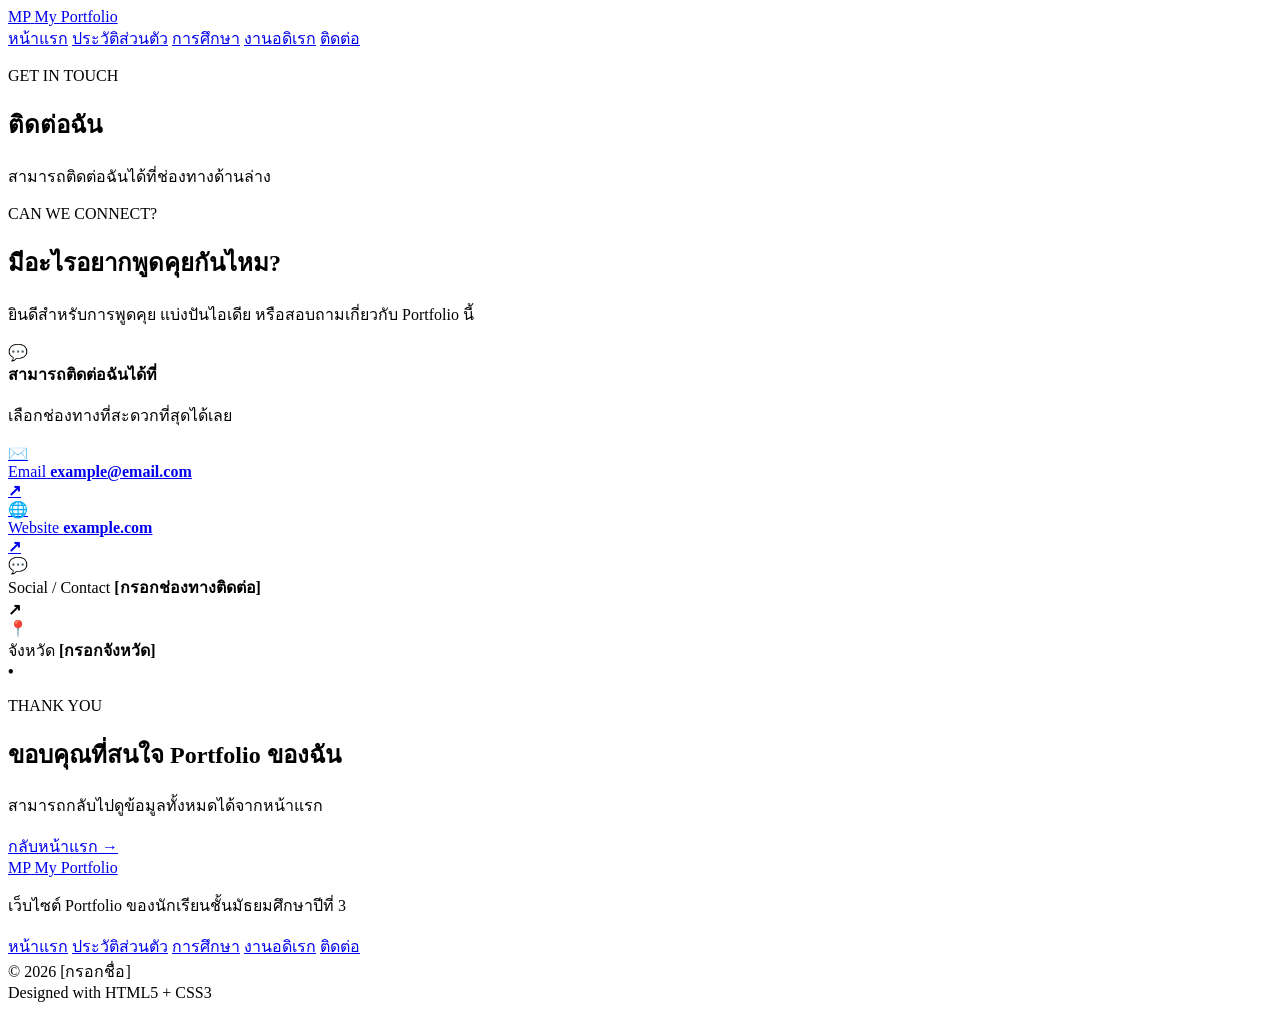
==== contact.html @ e89e928e "Create contact.html" ====
<!DOCTYPE html>
<html lang="th">
<head>
  <meta charset="UTF-8">
  <meta name="viewport" content="width=device-width, initial-scale=1.0">
  <meta name="description" content="ช่องทางการติดต่อของนักเรียน">
  <title>My Portfolio | ติดต่อ</title>
  <link rel="stylesheet" href="style.css">
</head>
<body>

  <header class="site-header">
    <div class="container nav-wrap">

      <a class="brand" href="index.html">
        <span class="brand-mark">MP</span>
        <span>My Portfolio</span>
      </a>

      <nav class="nav" aria-label="เมนูหลัก">
        <a href="index.html">หน้าแรก</a>
        <a href="profile.html">ประวัติส่วนตัว</a>
        <a href="education.html">การศึกษา</a>
        <a href="hobby.html">งานอดิเรก</a>
        <a class="active" href="contact.html">ติดต่อ</a>
      </nav>

    </div>
  </header>

  <main>

    <section class="page-hero contact-hero">
      <div class="container">
        <p class="eyebrow">GET IN TOUCH</p>
        <h1>ติดต่อฉัน</h1>
        <p>
          สามารถติดต่อฉันได้ที่ช่องทางด้านล่าง
        </p>
      </div>
    </section>

    <section class="section-pad">

      <div class="container contact-layout">

        <div class="contact-copy">

          <p class="eyebrow">CAN WE CONNECT?</p>

          <h2>มีอะไรอยากพูดคุยกันไหม?</h2>

          <p>
            ยินดีสำหรับการพูดคุย แบ่งปันไอเดีย
            หรือสอบถามเกี่ยวกับ Portfolio นี้
          </p>

          <div class="contact-note">

            <span>💬</span>

            <div>
              <strong>สามารถติดต่อฉันได้ที่</strong>
              <p>
                เลือกช่องทางที่สะดวกที่สุดได้เลย
              </p>
            </div>

          </div>

        </div>

        <div class="contact-cards">

          <a class="contact-card" href="mailto:example@email.com">
            <div class="contact-icon">✉️</div>

            <div>
              <span>Email</span>
              <strong>example@email.com</strong>
            </div>

            <b>↗</b>
          </a>

          <a class="contact-card" href="https://example.com">
            <div class="contact-icon">🌐</div>

            <div>
              <span>Website</span>
              <strong>example.com</strong>
            </div>

            <b>↗</b>
          </a>

          <div class="contact-card">
            <div class="contact-icon">💬</div>

            <div>
              <span>Social / Contact</span>
              <strong>[กรอกช่องทางติดต่อ]</strong>
            </div>

            <b>↗</b>
          </div>

          <div class="contact-card">
            <div class="contact-icon">📍</div>

            <div>
              <span>จังหวัด</span>
              <strong>[กรอกจังหวัด]</strong>
            </div>

            <b>•</b>
          </div>

        </div>

      </div>

    </section>

    <section class="section-pad soft-section">

      <div class="container cta-panel contact-cta">

        <div>
          <p class="eyebrow">THANK YOU</p>

          <h2>
            ขอบคุณที่สนใจ Portfolio ของฉัน
          </h2>

          <p>
            สามารถกลับไปดูข้อมูลทั้งหมดได้จากหน้าแรก
          </p>
        </div>

        <a class="btn btn-light" href="index.html">
          กลับหน้าแรก →
        </a>

      </div>

    </section>

  </main>

  <footer class="site-footer">
    <div class="container footer-grid">

      <div>
        <a class="brand footer-brand" href="index.html">
          <span class="brand-mark">MP</span>
          <span>My Portfolio</span>
        </a>

        <p>
          เว็บไซต์ Portfolio ของนักเรียนชั้นมัธยมศึกษาปีที่ 3
        </p>
      </div>

      <div class="footer-links">
        <a href="index.html">หน้าแรก</a>
        <a href="profile.html">ประวัติส่วนตัว</a>
        <a href="education.html">การศึกษา</a>
        <a href="hobby.html">งานอดิเรก</a>
        <a href="contact.html">ติดต่อ</a>
      </div>

      <div class="copyright">
        © 2026 [กรอกชื่อ]<br>
        Designed with HTML5 + CSS3
      </div>

    </div>
  </footer>

</body>
</html>
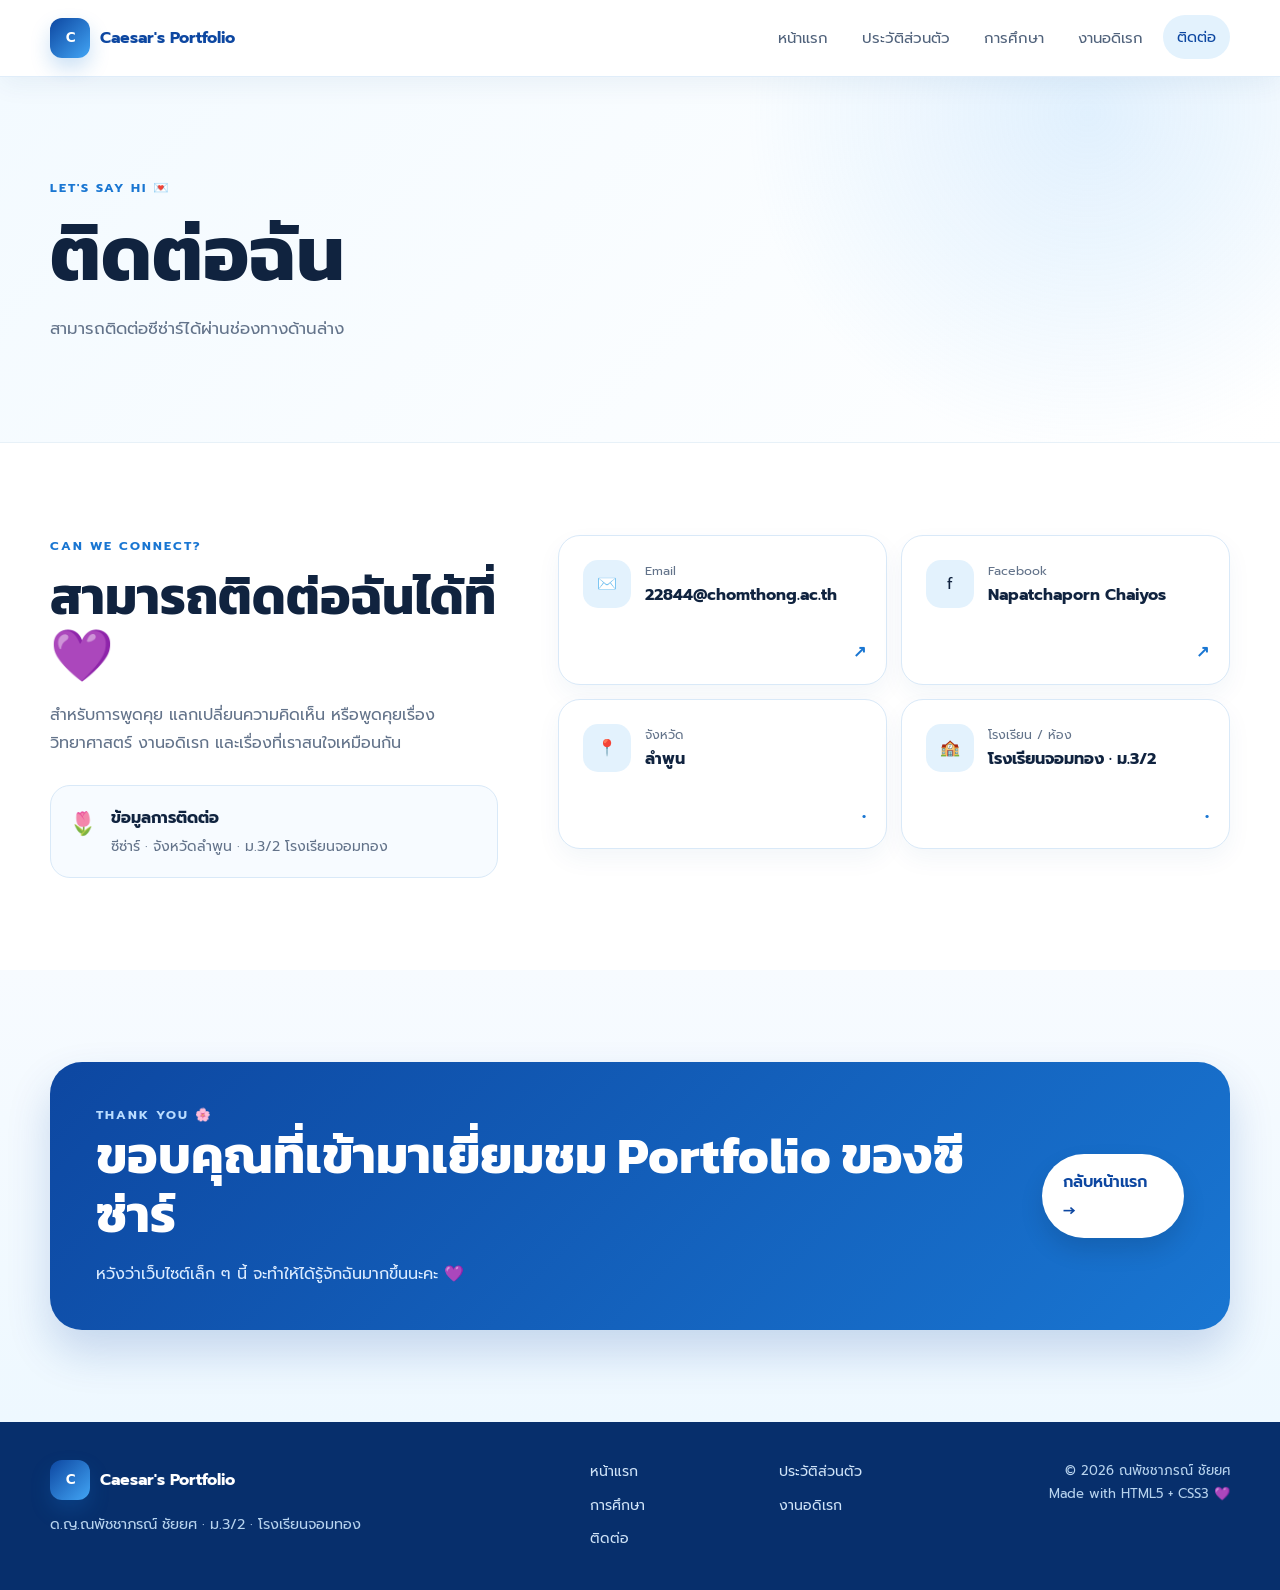
==== commit 10b5905d: "Update contact.html" ====
--- a/contact.html
+++ b/contact.html
@@ -3,117 +3,234 @@
 <head>
   <meta charset="UTF-8">
   <meta name="viewport" content="width=device-width, initial-scale=1.0">
-  <meta name="description" content="ช่องทางการติดต่อของนักเรียน">
-  <title>My Portfolio | ติดต่อ</title>
+  <meta name="description" content="ช่องทางการติดต่อของ ด.ญ.ณพัชชาภรณ์ ชัยยศ">
+  <title>Caesar's Portfolio | ติดต่อ</title>
   <link rel="stylesheet" href="style.css">
 </head>
+
 <body>
 
   <header class="site-header">
+
     <div class="container nav-wrap">
 
       <a class="brand" href="index.html">
-        <span class="brand-mark">MP</span>
-        <span>My Portfolio</span>
+
+        <span class="brand-mark">C</span>
+
+        <span>
+          Caesar's Portfolio
+        </span>
+
       </a>
 
+
       <nav class="nav" aria-label="เมนูหลัก">
-        <a href="index.html">หน้าแรก</a>
-        <a href="profile.html">ประวัติส่วนตัว</a>
-        <a href="education.html">การศึกษา</a>
-        <a href="hobby.html">งานอดิเรก</a>
-        <a class="active" href="contact.html">ติดต่อ</a>
+
+        <a href="index.html">
+          หน้าแรก
+        </a>
+
+        <a href="profile.html">
+          ประวัติส่วนตัว
+        </a>
+
+        <a href="education.html">
+          การศึกษา
+        </a>
+
+        <a href="hobby.html">
+          งานอดิเรก
+        </a>
+
+        <a class="active" href="contact.html">
+          ติดต่อ
+        </a>
+
       </nav>
 
     </div>
+
   </header>
 
+
   <main>
 
     <section class="page-hero contact-hero">
+
       <div class="container">
-        <p class="eyebrow">GET IN TOUCH</p>
-        <h1>ติดต่อฉัน</h1>
+
+        <p class="eyebrow">
+          LET'S SAY HI 💌
+        </p>
+
+        <h1>
+          ติดต่อฉัน
+        </h1>
+
         <p>
-          สามารถติดต่อฉันได้ที่ช่องทางด้านล่าง
+          สามารถติดต่อซีซ่าร์ได้ผ่านช่องทางด้านล่าง
         </p>
-      </div>
+
+      </div>
+
     </section>
 
+
     <section class="section-pad">
 
       <div class="container contact-layout">
 
+
         <div class="contact-copy">
 
-          <p class="eyebrow">CAN WE CONNECT?</p>
-
-          <h2>มีอะไรอยากพูดคุยกันไหม?</h2>
+          <p class="eyebrow">
+            CAN WE CONNECT?
+          </p>
+
+          <h2>
+            สามารถติดต่อฉันได้ที่ 💜
+          </h2>
 
           <p>
-            ยินดีสำหรับการพูดคุย แบ่งปันไอเดีย
-            หรือสอบถามเกี่ยวกับ Portfolio นี้
+            สำหรับการพูดคุย แลกเปลี่ยนความคิดเห็น
+            หรือพูดคุยเรื่องวิทยาศาสตร์
+            งานอดิเรก และเรื่องที่เราสนใจเหมือนกัน
           </p>
 
+
           <div class="contact-note">
 
-            <span>💬</span>
-
-            <div>
-              <strong>สามารถติดต่อฉันได้ที่</strong>
+            <span>
+              🌷
+            </span>
+
+            <div>
+
+              <strong>
+                ข้อมูลการติดต่อ
+              </strong>
+
               <p>
-                เลือกช่องทางที่สะดวกที่สุดได้เลย
+                ซีซ่าร์ · จังหวัดลำพูน ·
+                ม.3/2 โรงเรียนจอมทอง
               </p>
+
             </div>
 
           </div>
 
         </div>
 
+
         <div class="contact-cards">
 
-          <a class="contact-card" href="mailto:example@email.com">
-            <div class="contact-icon">✉️</div>
-
-            <div>
-              <span>Email</span>
-              <strong>example@email.com</strong>
-            </div>
-
-            <b>↗</b>
+
+          <a
+            class="contact-card"
+            href="mailto:22844@chomthong.ac.th"
+          >
+
+            <div class="contact-icon">
+              ✉️
+            </div>
+
+            <div>
+
+              <span>
+                Email
+              </span>
+
+              <strong>
+                22844@chomthong.ac.th
+              </strong>
+
+            </div>
+
+            <b>
+              ↗
+            </b>
+
           </a>
 
-          <a class="contact-card" href="https://example.com">
-            <div class="contact-icon">🌐</div>
-
-            <div>
-              <span>Website</span>
-              <strong>example.com</strong>
-            </div>
-
-            <b>↗</b>
+
+          <a
+            class="contact-card"
+            href="https://www.facebook.com/Napatchaporn.Chaiyos"
+            target="_blank"
+            rel="noopener noreferrer"
+          >
+
+            <div class="contact-icon">
+              f
+            </div>
+
+            <div>
+
+              <span>
+                Facebook
+              </span>
+
+              <strong>
+                Napatchaporn Chaiyos
+              </strong>
+
+            </div>
+
+            <b>
+              ↗
+            </b>
+
           </a>
 
+
           <div class="contact-card">
-            <div class="contact-icon">💬</div>
-
-            <div>
-              <span>Social / Contact</span>
-              <strong>[กรอกช่องทางติดต่อ]</strong>
-            </div>
-
-            <b>↗</b>
+
+            <div class="contact-icon">
+              📍
+            </div>
+
+            <div>
+
+              <span>
+                จังหวัด
+              </span>
+
+              <strong>
+                ลำพูน
+              </strong>
+
+            </div>
+
+            <b>
+              •
+            </b>
+
           </div>
 
+
           <div class="contact-card">
-            <div class="contact-icon">📍</div>
-
-            <div>
-              <span>จังหวัด</span>
-              <strong>[กรอกจังหวัด]</strong>
-            </div>
-
-            <b>•</b>
+
+            <div class="contact-icon">
+              🏫
+            </div>
+
+            <div>
+
+              <span>
+                โรงเรียน / ห้อง
+              </span>
+
+              <strong>
+                โรงเรียนจอมทอง · ม.3/2
+              </strong>
+
+            </div>
+
+            <b>
+              •
+            </b>
+
           </div>
 
         </div>
@@ -122,21 +239,28 @@
 
     </section>
 
+
     <section class="section-pad soft-section">
 
-      <div class="container cta-panel contact-cta">
+      <div class="container cta-panel">
 
         <div>
-          <p class="eyebrow">THANK YOU</p>
+
+          <p class="eyebrow">
+            THANK YOU 🌸
+          </p>
 
           <h2>
-            ขอบคุณที่สนใจ Portfolio ของฉัน
+            ขอบคุณที่เข้ามาเยี่ยมชม Portfolio ของซีซ่าร์
           </h2>
 
           <p>
-            สามารถกลับไปดูข้อมูลทั้งหมดได้จากหน้าแรก
+            หวังว่าเว็บไซต์เล็ก ๆ นี้
+            จะทำให้ได้รู้จักฉันมากขึ้นนะคะ 💜
           </p>
+
         </div>
+
 
         <a class="btn btn-light" href="index.html">
           กลับหน้าแรก →
@@ -148,34 +272,66 @@
 
   </main>
 
+
   <footer class="site-footer">
+
     <div class="container footer-grid">
 
       <div>
+
         <a class="brand footer-brand" href="index.html">
-          <span class="brand-mark">MP</span>
-          <span>My Portfolio</span>
+
+          <span class="brand-mark">
+            C
+          </span>
+
+          <span>
+            Caesar's Portfolio
+          </span>
+
         </a>
 
         <p>
-          เว็บไซต์ Portfolio ของนักเรียนชั้นมัธยมศึกษาปีที่ 3
+          ด.ญ.ณพัชชาภรณ์ ชัยยศ · ม.3/2 · โรงเรียนจอมทอง
         </p>
-      </div>
+
+      </div>
+
 
       <div class="footer-links">
-        <a href="index.html">หน้าแรก</a>
-        <a href="profile.html">ประวัติส่วนตัว</a>
-        <a href="education.html">การศึกษา</a>
-        <a href="hobby.html">งานอดิเรก</a>
-        <a href="contact.html">ติดต่อ</a>
-      </div>
+
+        <a href="index.html">
+          หน้าแรก
+        </a>
+
+        <a href="profile.html">
+          ประวัติส่วนตัว
+        </a>
+
+        <a href="education.html">
+          การศึกษา
+        </a>
+
+        <a href="hobby.html">
+          งานอดิเรก
+        </a>
+
+        <a href="contact.html">
+          ติดต่อ
+        </a>
+
+      </div>
+
 
       <div class="copyright">
-        © 2026 [กรอกชื่อ]<br>
-        Designed with HTML5 + CSS3
+
+        © 2026 ณพัชชาภรณ์ ชัยยศ<br>
+        Made with HTML5 + CSS3 💜
+
       </div>
 
     </div>
+
   </footer>
 
 </body>
--- a/style.css
+++ b/style.css
@@ -0,0 +1,1594 @@
+@import url('https://fonts.googleapis.com/css2?family=Kanit:wght@300;400;500;600;700&family=Prompt:wght@300;400;500;600;700&display=swap');
+
+:root {
+  --blue-900: #0d47a1;
+  --blue-700: #1976d2;
+  --blue-500: #42a5f5;
+  --blue-300: #90caf9;
+  --blue-100: #e3f2fd;
+  --white: #ffffff;
+
+  --ink: #10233f;
+  --muted: #63738a;
+  --line: #d9e9f8;
+  --surface: #f6fbff;
+
+  --shadow: 0 18px 45px rgba(13, 71, 161, 0.11);
+
+  --radius-lg: 30px;
+  --radius-md: 20px;
+  --radius-sm: 14px;
+
+  --container: 1180px;
+}
+
+* {
+  box-sizing: border-box;
+}
+
+html {
+  scroll-behavior: smooth;
+}
+
+body {
+  margin: 0;
+  color: var(--ink);
+  background: var(--white);
+  font-family: 'Prompt', sans-serif;
+  line-height: 1.75;
+  overflow-x: hidden;
+}
+
+a {
+  color: inherit;
+  text-decoration: none;
+}
+
+img {
+  display: block;
+  max-width: 100%;
+}
+
+button,
+input,
+textarea {
+  font: inherit;
+}
+
+.container {
+  width: min(var(--container), calc(100% - 40px));
+  margin-inline: auto;
+}
+
+.section-pad {
+  padding: 92px 0;
+}
+
+.soft-section {
+  background: linear-gradient(
+    180deg,
+    #f7fbff 0%,
+    #eef8ff 100%
+  );
+}
+
+/* =========================
+   HEADER / NAVIGATION
+========================= */
+
+.site-header {
+  position: sticky;
+  top: 0;
+  z-index: 20;
+
+  background: rgba(255, 255, 255, .88);
+  backdrop-filter: blur(16px);
+
+  border-bottom: 1px solid rgba(217,233,248,.82);
+
+  box-shadow:
+    0 8px 26px rgba(20,73,125,.06);
+}
+
+.nav-wrap {
+  min-height: 76px;
+
+  display: flex;
+  align-items: center;
+  justify-content: space-between;
+
+  gap: 24px;
+}
+
+.brand {
+  display: inline-flex;
+  align-items: center;
+  gap: 10px;
+
+  font-weight: 700;
+  color: var(--blue-900);
+
+  white-space: nowrap;
+}
+
+.brand-mark {
+  display: grid;
+  place-items: center;
+
+  width: 40px;
+  height: 40px;
+
+  border-radius: 12px;
+
+  color: var(--white);
+
+  background:
+    linear-gradient(
+      135deg,
+      var(--blue-900),
+      var(--blue-500)
+    );
+
+  box-shadow:
+    0 10px 20px rgba(25,118,210,.22);
+
+  font-size: .85rem;
+}
+
+.nav {
+  display: flex;
+  align-items: center;
+  justify-content: flex-end;
+
+  flex-wrap: wrap;
+  gap: 6px;
+}
+
+.nav a {
+  padding: 9px 14px;
+
+  border-radius: 999px;
+
+  color: #50627b;
+  font-size: .93rem;
+
+  transition: .25s ease;
+}
+
+.nav a:hover,
+.nav a.active {
+  color: var(--blue-900);
+  background: var(--blue-100);
+
+  transform: translateY(-1px);
+}
+
+/* =========================
+   COMMON TYPOGRAPHY
+========================= */
+
+.eyebrow {
+  margin: 0 0 10px;
+
+  color: var(--blue-700);
+
+  letter-spacing: 2px;
+
+  font-weight: 700;
+  font-size: .78rem;
+
+  text-transform: uppercase;
+}
+
+h1,
+h2,
+h3 {
+  font-family: 'Kanit', sans-serif;
+  line-height: 1.15;
+
+  margin: 0 0 16px;
+}
+
+/* =========================
+   HERO
+========================= */
+
+.hero {
+  position: relative;
+
+  overflow: hidden;
+
+  min-height: 700px;
+
+  display: grid;
+  align-items: center;
+
+  background:
+    radial-gradient(
+      circle at 15% 20%,
+      rgba(144,202,249,.30),
+      transparent 32%
+    ),
+    linear-gradient(
+      135deg,
+      #f4fbff 0%,
+      #fff 64%
+    );
+}
+
+.hero-grid {
+  display: grid;
+
+  grid-template-columns: 1.05fr .95fr;
+
+  align-items: center;
+
+  gap: 70px;
+
+  position: relative;
+  z-index: 2;
+}
+
+.hero-copy {
+  max-width: 650px;
+}
+
+.hero h1 {
+  font-size: clamp(3rem, 7vw, 5.8rem);
+  letter-spacing: -1px;
+}
+
+.hero h1 span {
+  color: var(--blue-700);
+}
+
+.hero-lead {
+  max-width: 620px;
+
+  color: var(--muted);
+
+  font-size: 1.08rem;
+}
+
+.hero-actions {
+  display: flex;
+  flex-wrap: wrap;
+
+  gap: 12px;
+
+  margin: 28px 0;
+}
+
+.btn {
+  display: inline-flex;
+  align-items: center;
+  justify-content: center;
+
+  gap: 10px;
+
+  border-radius: 999px;
+
+  padding: 13px 20px;
+
+  font-weight: 600;
+
+  border: 1px solid transparent;
+
+  transition: .25s ease;
+}
+
+.btn:hover {
+  transform: translateY(-3px);
+}
+
+.btn-primary {
+  color: #fff;
+
+  background:
+    linear-gradient(
+      135deg,
+      var(--blue-900),
+      var(--blue-700)
+    );
+
+  box-shadow:
+    0 14px 28px rgba(25,118,210,.22);
+}
+
+.btn-secondary {
+  color: var(--blue-900);
+  background: #fff;
+
+  border-color: var(--line);
+}
+
+.btn-light {
+  color: var(--blue-900);
+
+  background: #fff;
+
+  box-shadow:
+    0 12px 24px rgba(0,0,0,.12);
+}
+
+.mini-stats {
+  display: flex;
+  flex-wrap: wrap;
+
+  gap: 28px;
+
+  margin-top: 34px;
+}
+
+.mini-stats div {
+  display: grid;
+  gap: 2px;
+}
+
+.mini-stats strong {
+  font-family: 'Kanit', sans-serif;
+  font-size: 1.15rem;
+}
+
+.mini-stats span {
+  color: var(--muted);
+  font-size: .83rem;
+}
+
+.hero-visual {
+  display: grid;
+  place-items: center;
+}
+
+.profile-frame {
+  position: relative;
+
+  width: min(440px, 100%);
+
+  padding: 18px;
+
+  border-radius: 38px;
+
+  background: rgba(255,255,255,.75);
+
+  border: 1px solid rgba(144,202,249,.6);
+
+  box-shadow: var(--shadow);
+
+  transform: rotate(1.2deg);
+
+  transition: .35s ease;
+}
+
+.profile-frame:hover {
+  transform: rotate(0deg) translateY(-6px);
+}
+
+.profile-frame img {
+  width: 100%;
+
+  aspect-ratio: 5/6;
+
+  object-fit: cover;
+
+  border-radius: 28px;
+}
+
+.profile-glow {
+  position: absolute;
+
+  inset: -30px;
+
+  border-radius: 50%;
+
+  background:
+    radial-gradient(
+      circle,
+      rgba(66,165,245,.20),
+      transparent 65%
+    );
+
+  z-index: -1;
+}
+
+.floating-tag {
+  position: absolute;
+
+  padding: 9px 14px;
+
+  border-radius: 999px;
+
+  background: rgba(255,255,255,.92);
+
+  border: 1px solid var(--line);
+
+  box-shadow: var(--shadow);
+
+  color: var(--blue-900);
+
+  font-size: .82rem;
+
+  font-weight: 600;
+}
+
+.tag-top {
+  top: 40px;
+  right: -28px;
+}
+
+.tag-bottom {
+  bottom: 35px;
+  left: -34px;
+}
+
+.hero-orb {
+  position: absolute;
+
+  border-radius: 50%;
+
+  pointer-events: none;
+
+  filter: blur(1px);
+
+  opacity: .75;
+}
+
+.orb-one {
+  width: 190px;
+  height: 190px;
+
+  right: -60px;
+  top: 70px;
+
+  background:
+    radial-gradient(
+      circle,
+      rgba(66,165,245,.30),
+      transparent 70%
+    );
+}
+
+.orb-two {
+  width: 160px;
+  height: 160px;
+
+  left: -70px;
+  bottom: -20px;
+
+  background:
+    radial-gradient(
+      circle,
+      rgba(144,202,249,.4),
+      transparent 70%
+    );
+}
+
+/* =========================
+   SECTION / FEATURE
+========================= */
+
+.section-heading {
+  max-width: 700px;
+  margin-bottom: 38px;
+}
+
+.section-heading.centered {
+  margin-inline: auto;
+  text-align: center;
+}
+
+.section-heading h2,
+.cta-panel h2 {
+  font-size: clamp(2rem, 4vw, 3.3rem);
+}
+
+.section-heading p:last-child {
+  color: var(--muted);
+}
+
+.feature-grid {
+  display: grid;
+
+  grid-template-columns: repeat(3, 1fr);
+
+  gap: 18px;
+}
+
+.feature-card {
+  min-height: 230px;
+
+  position: relative;
+
+  padding: 28px;
+
+  display: flex;
+  flex-direction: column;
+  justify-content: flex-end;
+
+  border: 1px solid var(--line);
+
+  border-radius: var(--radius-md);
+
+  background: #fff;
+
+  box-shadow:
+    0 10px 32px rgba(28, 83, 132, .06);
+
+  overflow: hidden;
+
+  transition: .28s ease;
+}
+
+.feature-card:hover {
+  transform: translateY(-7px);
+
+  box-shadow: var(--shadow);
+
+  border-color: #b8dafa;
+}
+
+.feature-card.feature-main {
+  grid-column: span 2;
+
+  background:
+    linear-gradient(
+      135deg,
+      #0d47a1,
+      #1976d2
+    );
+
+  color: #fff;
+}
+
+.feature-card .feature-icon {
+  position: absolute;
+
+  top: 24px;
+  left: 24px;
+
+  width: 52px;
+  height: 52px;
+
+  display: grid;
+  place-items: center;
+
+  border-radius: 16px;
+
+  background: var(--blue-100);
+
+  color: var(--blue-900);
+
+  font-size: 1.4rem;
+}
+
+.feature-main .feature-icon {
+  background: rgba(255,255,255,.14);
+  color:#fff;
+}
+
+.feature-card span {
+  color: var(--blue-500);
+  font-size: .8rem;
+  font-weight: 700;
+}
+
+.feature-main span {
+  color: #b9dcff;
+}
+
+.feature-card h3 {
+  margin: 4px 0 6px;
+  font-size: 1.55rem;
+}
+
+.feature-card p {
+  margin: 0;
+  color: var(--muted);
+  font-size: .92rem;
+}
+
+.feature-main p {
+  color: #dcecff;
+}
+
+.feature-card > b {
+  position: absolute;
+
+  right: 24px;
+  bottom: 22px;
+
+  font-size: 1.25rem;
+}
+
+/* =========================
+   CTA
+========================= */
+
+.cta-panel {
+  padding: 42px 46px;
+
+  display: flex;
+  align-items: center;
+  justify-content: space-between;
+
+  gap: 28px;
+
+  border-radius: 32px;
+
+  color: #fff;
+
+  background:
+    linear-gradient(
+      135deg,
+      var(--blue-900),
+      var(--blue-700)
+    );
+
+  box-shadow:
+    0 22px 44px rgba(13,71,161,.19);
+}
+
+.cta-panel .eyebrow {
+  color: #b9dcff;
+}
+
+.cta-panel h2 {
+  margin-bottom: 10px;
+}
+
+.cta-panel p {
+  color: #dcecff;
+  margin-bottom: 0;
+}
+
+/* =========================
+   PAGE HERO
+========================= */
+
+.page-hero {
+  padding: 100px 0 82px;
+
+  background:
+    radial-gradient(
+      circle at 85% 10%,
+      rgba(144,202,249,.25),
+      transparent 30%
+    ),
+    linear-gradient(
+      135deg,
+      #f3faff,
+      #fff
+    );
+
+  border-bottom: 1px solid #e7f1f8;
+}
+
+.page-hero h1 {
+  font-size: clamp(3rem, 6vw, 5rem);
+}
+
+.page-hero p:last-child {
+  max-width: 700px;
+
+  color: var(--muted);
+
+  font-size: 1.05rem;
+}
+
+/* =========================
+   PROFILE
+========================= */
+
+.profile-layout {
+  display: grid;
+
+  grid-template-columns: .8fr 1.2fr;
+
+  gap: 58px;
+
+  align-items: start;
+}
+
+.portrait-card {
+  padding: 16px;
+
+  border: 1px solid var(--line);
+
+  border-radius: 28px;
+
+  background: #fff;
+
+  box-shadow: var(--shadow);
+}
+
+.portrait-card img {
+  width: 100%;
+
+  aspect-ratio: 5/6;
+
+  object-fit: cover;
+
+  border-radius: 20px;
+}
+
+.quote-card {
+  margin-top: 18px;
+
+  padding: 22px 24px;
+
+  border-radius: 22px;
+
+  background: var(--blue-100);
+
+  color: var(--blue-900);
+}
+
+.quote-card span {
+  font-size: 3rem;
+
+  line-height: .5;
+
+  opacity: .5;
+}
+
+.quote-card p {
+  margin: 0;
+  font-weight: 500;
+}
+
+.profile-content h2 {
+  font-size: clamp(2.2rem, 4vw, 3.5rem);
+}
+
+.lead {
+  color: var(--muted);
+  font-size: 1.05rem;
+}
+
+.info-grid {
+  display: grid;
+
+  grid-template-columns: repeat(2,1fr);
+
+  gap: 12px;
+
+  margin: 28px 0;
+}
+
+.info-item {
+  padding: 18px;
+
+  border: 1px solid var(--line);
+
+  border-radius: 18px;
+
+  background: #fff;
+}
+
+.info-item span {
+  display: block;
+
+  color: var(--muted);
+
+  font-size: .84rem;
+}
+
+.info-item strong {
+  display:block;
+
+  margin-top:3px;
+}
+
+.about-box {
+  padding: 28px;
+
+  background: #f5fbff;
+
+  border: 1px solid var(--line);
+
+  border-radius: 24px;
+}
+
+.about-box h3 {
+  font-size: 1.7rem;
+}
+
+.about-box p:last-child {
+  color: var(--muted);
+  margin-bottom: 0;
+}
+
+.highlight-grid {
+  display: grid;
+
+  grid-template-columns: repeat(3,1fr);
+
+  gap: 18px;
+}
+
+.highlight-card {
+  padding: 28px;
+
+  border-radius: 24px;
+
+  background: #fff;
+
+  border: 1px solid var(--line);
+
+  box-shadow:
+    0 10px 25px rgba(28,83,132,.05);
+}
+
+.highlight-card strong {
+  display:block;
+
+  font-family:'Kanit',sans-serif;
+
+  font-size:1.7rem;
+
+  color:var(--blue-900);
+}
+
+.highlight-card span {
+  color:var(--muted);
+}
+
+/* =========================
+   EDUCATION
+========================= */
+
+.education-layout {
+  display:grid;
+
+  grid-template-columns: 1.3fr .7fr;
+
+  gap: 48px;
+
+  align-items:start;
+}
+
+.timeline {
+  position:relative;
+
+  padding-left: 32px;
+}
+
+.timeline::before {
+  content:'';
+
+  position:absolute;
+
+  left:14px;
+  top:8px;
+  bottom:8px;
+
+  width:2px;
+
+  background:
+    linear-gradient(
+      var(--blue-300),
+      var(--blue-100)
+    );
+}
+
+.timeline-item {
+  position:relative;
+  padding-bottom: 26px;
+}
+
+.timeline-dot {
+  position:absolute;
+
+  left:-32px;
+  top:2px;
+
+  width:32px;
+  height:32px;
+
+  border-radius:50%;
+
+  display:grid;
+  place-items:center;
+
+  background:#fff;
+
+  border:2px solid var(--blue-300);
+
+  box-shadow:
+    0 0 0 7px #f4faff;
+
+  font-size:.85rem;
+}
+
+.timeline-item.current .timeline-dot {
+  border-color:var(--blue-700);
+
+  box-shadow:
+    0 0 0 7px var(--blue-100);
+}
+
+.timeline-card {
+  padding:26px;
+
+  border:1px solid var(--line);
+
+  border-radius:22px;
+
+  background:#fff;
+
+  box-shadow:
+    0 10px 26px rgba(28,83,132,.05);
+}
+
+.timeline-card span {
+  color:var(--blue-700);
+
+  font-size:.83rem;
+
+  font-weight:700;
+}
+
+.timeline-card h3 {
+  margin:4px 0;
+
+  font-size:1.5rem;
+}
+
+.timeline-card p {
+  margin:0;
+
+  color:var(--muted);
+}
+
+.education-highlight {
+  padding:30px;
+
+  border-radius:28px;
+
+  color:#fff;
+
+  background:
+    linear-gradient(
+      160deg,
+      #0d47a1,
+      #1976d2
+    );
+
+  box-shadow:var(--shadow);
+
+  position:sticky;
+
+  top:100px;
+}
+
+.education-highlight .eyebrow {
+  color:#b9dcff;
+}
+
+.education-highlight h2 {
+  font-size:2rem;
+}
+
+.edu-points {
+  display:grid;
+
+  gap:18px;
+
+  margin-top:26px;
+}
+
+.edu-points > div {
+  display:flex;
+
+  gap:14px;
+
+  align-items:center;
+
+  padding:14px;
+
+  border-radius:17px;
+
+  background:rgba(255,255,255,.10);
+
+  border:1px solid rgba(255,255,255,.12);
+}
+
+.edu-points b {
+  font-size:1.35rem;
+}
+
+.edu-points span {
+  font-size:.85rem;
+
+  color:#dcecff;
+}
+
+.edu-points strong {
+  color:#fff;
+}
+
+.table-wrap {
+  overflow-x:auto;
+
+  border:1px solid var(--line);
+
+  border-radius:24px;
+
+  box-shadow:
+    0 12px 30px rgba(28,83,132,.05);
+
+  background:#fff;
+}
+
+table {
+  width:100%;
+
+  border-collapse:collapse;
+
+  min-width:720px;
+}
+
+th,
+td {
+  padding:18px 20px;
+
+  border-bottom:1px solid var(--line);
+
+  text-align:left;
+}
+
+th {
+  color:var(--blue-900);
+
+  background:#f7fbff;
+
+  font-size:.9rem;
+}
+
+tr:last-child td {
+  border-bottom:0;
+}
+
+/* =========================
+   HOBBY
+========================= */
+
+.hobby-hero {
+  background:
+    radial-gradient(
+      circle at 80% 20%,
+      rgba(66,165,245,.18),
+      transparent 26%
+    ),
+    linear-gradient(
+      135deg,
+      #eff9ff,
+      #fff
+    );
+}
+
+.hobby-grid {
+  display:grid;
+
+  grid-template-columns:repeat(3,1fr);
+
+  gap:18px;
+}
+
+.hobby-card {
+  position:relative;
+
+  min-height:290px;
+
+  padding:30px;
+
+  border-radius:26px;
+
+  background:#fff;
+
+  border:1px solid var(--line);
+
+  box-shadow:
+    0 10px 28px rgba(28,83,132,.06);
+
+  overflow:hidden;
+
+  transition:.28s ease;
+}
+
+.hobby-card:hover {
+  transform:translateY(-8px);
+
+  box-shadow:var(--shadow);
+}
+
+.hobby-card.featured {
+  background:
+    linear-gradient(
+      145deg,
+      #0d47a1,
+      #42a5f5
+    );
+
+  color:#fff;
+}
+
+.hobby-icon {
+  width:58px;
+  height:58px;
+
+  border-radius:18px;
+
+  display:grid;
+  place-items:center;
+
+  background:var(--blue-100);
+
+  font-size:1.55rem;
+}
+
+.featured .hobby-icon {
+  background:rgba(255,255,255,.13);
+}
+
+.hobby-number {
+  position:absolute;
+
+  top:28px;
+  right:26px;
+
+  font-size:.78rem;
+
+  font-weight:700;
+
+  color:var(--blue-300);
+}
+
+.featured .hobby-number {
+  color:#b9dcff;
+}
+
+.hobby-card h2 {
+  margin-top:34px;
+  margin-bottom:8px;
+
+  font-size:1.85rem;
+}
+
+.hobby-card p {
+  color:var(--muted);
+
+  margin:0;
+}
+
+.featured p {
+  color:#e5f2ff;
+}
+
+.card-line {
+  width:46px;
+  height:4px;
+
+  border-radius:999px;
+
+  margin-top:24px;
+
+  background:
+    linear-gradient(
+      90deg,
+      var(--blue-700),
+      var(--blue-300)
+    );
+}
+
+.featured .card-line {
+  background:#fff;
+}
+
+.interest-strip {
+  display:grid;
+
+  grid-template-columns:.9fr 1.1fr;
+
+  gap:42px;
+
+  align-items:center;
+}
+
+.interest-strip > p {
+  margin:0;
+
+  color:var(--muted);
+
+  font-size:1.03rem;
+}
+
+/* =========================
+   CONTACT
+========================= */
+
+.contact-layout {
+  display:grid;
+
+  grid-template-columns:.8fr 1.2fr;
+
+  gap:60px;
+
+  align-items:start;
+}
+
+.contact-copy h2 {
+  font-size:clamp(2.2rem, 4vw, 3.5rem);
+}
+
+.contact-copy > p:not(.eyebrow) {
+  color:var(--muted);
+}
+
+.contact-note {
+  margin-top:28px;
+
+  padding:18px;
+
+  display:flex;
+
+  gap:14px;
+
+  align-items:flex-start;
+
+  border:1px solid var(--line);
+
+  border-radius:20px;
+
+  background:#f7fbff;
+}
+
+.contact-note > span {
+  font-size:1.4rem;
+}
+
+.contact-note p {
+  margin:3px 0 0;
+
+  color:var(--muted);
+
+  font-size:.88rem;
+}
+
+.contact-cards {
+  display:grid;
+
+  grid-template-columns:repeat(2,1fr);
+
+  gap:14px;
+}
+
+.contact-card {
+  min-height:150px;
+
+  padding:24px;
+
+  display:flex;
+
+  align-items:flex-start;
+
+  gap:14px;
+
+  position:relative;
+
+  border:1px solid var(--line);
+
+  border-radius:22px;
+
+  background:#fff;
+
+  box-shadow:
+    0 10px 24px rgba(28,83,132,.05);
+
+  transition:.25s ease;
+}
+
+.contact-card:hover {
+  transform:translateY(-5px);
+
+  box-shadow:var(--shadow);
+
+  border-color:#b8dafa;
+}
+
+.contact-icon {
+  width:48px;
+  height:48px;
+
+  flex:0 0 auto;
+
+  display:grid;
+  place-items:center;
+
+  border-radius:15px;
+
+  background:var(--blue-100);
+}
+
+.contact-card span {
+  display:block;
+
+  color:var(--muted);
+
+  font-size:.78rem;
+}
+
+.contact-card strong {
+  display:block;
+
+  margin-top:2px;
+
+  line-height:1.4;
+}
+
+.contact-card b {
+  position:absolute;
+
+  right:20px;
+  bottom:18px;
+
+  color:var(--blue-700);
+}
+
+.contact-cta {
+  margin-top:0;
+}
+
+/* =========================
+   FOOTER
+========================= */
+
+.site-footer {
+  background:#072f6c;
+
+  color:#dcecff;
+
+  padding:38px 0;
+}
+
+.footer-grid {
+  display:grid;
+
+  grid-template-columns:1.25fr .9fr .6fr;
+
+  gap:40px;
+
+  align-items:start;
+}
+
+.footer-brand {
+  color:#fff;
+}
+
+.site-footer p {
+  margin:12px 0 0;
+
+  color:#b7d3ee;
+
+  font-size:.9rem;
+}
+
+.footer-links {
+  display:grid;
+
+  grid-template-columns:repeat(2,1fr);
+
+  gap:9px 18px;
+}
+
+.footer-links a {
+  color:#cfe3f7;
+
+  font-size:.88rem;
+
+  transition:.2s ease;
+}
+
+.footer-links a:hover {
+  color:#fff;
+}
+
+.copyright {
+  color:#b7d3ee;
+
+  font-size:.82rem;
+
+  text-align:right;
+}
+
+/* =========================
+   ANIMATION
+========================= */
+
+.reveal {
+  animation: rise .8s ease both;
+}
+
+.delay-1 {
+  animation-delay:.12s;
+}
+
+@keyframes rise {
+  from {
+    opacity:0;
+    transform:translateY(18px);
+  }
+
+  to {
+    opacity:1;
+    transform:translateY(0);
+  }
+}
+
+/* =========================
+   RESPONSIVE
+========================= */
+
+@media (max-width: 980px) {
+
+  .hero-grid,
+  .profile-layout,
+  .education-layout,
+  .contact-layout {
+    grid-template-columns:1fr;
+  }
+
+  .hero {
+    min-height:auto;
+    padding:80px 0;
+  }
+
+  .hero-visual {
+    order:-1;
+  }
+
+  .profile-frame {
+    width:min(420px, 100%);
+  }
+
+  .education-highlight {
+    position:static;
+  }
+
+  .feature-grid {
+    grid-template-columns:repeat(2,1fr);
+  }
+
+  .feature-card.feature-main {
+    grid-column:span 2;
+  }
+
+  .hobby-grid {
+    grid-template-columns:repeat(2,1fr);
+  }
+
+  .footer-grid {
+    grid-template-columns:1fr 1fr;
+  }
+
+  .copyright {
+    text-align:left;
+  }
+}
+
+@media (max-width: 720px) {
+
+  .container {
+    width:min(
+      var(--container),
+      calc(100% - 24px)
+    );
+  }
+
+  .nav-wrap {
+    padding:10px 0;
+
+    align-items:flex-start;
+
+    flex-direction:column;
+  }
+
+  .nav {
+    width:100%;
+
+    justify-content:flex-start;
+
+    overflow-x:auto;
+
+    flex-wrap:nowrap;
+
+    padding-bottom:2px;
+  }
+
+  .nav a {
+    white-space:nowrap;
+
+    font-size:.86rem;
+
+    padding:8px 11px;
+  }
+
+  .section-pad {
+    padding:68px 0;
+  }
+
+  .hero {
+    padding-top:58px;
+  }
+
+  .hero h1 {
+    font-size:3rem;
+  }
+
+  .hero-grid {
+    gap:40px;
+  }
+
+  .feature-grid,
+  .hobby-grid,
+  .highlight-grid,
+  .contact-cards,
+  .info-grid {
+    grid-template-columns:1fr;
+  }
+
+  .feature-card.feature-main {
+    grid-column:span 1;
+  }
+
+  .cta-panel {
+    align-items:flex-start;
+
+    flex-direction:column;
+
+    padding:32px 26px;
+  }
+
+  .page-hero {
+    padding:74px 0 58px;
+  }
+
+  .page-hero h1 {
+    font-size:3.2rem;
+  }
+
+  .interest-strip {
+    grid-template-columns:1fr;
+  }
+
+  .footer-grid {
+    grid-template-columns:1fr;
+    gap:24px;
+  }
+
+  .copyright {
+    text-align:left;
+  }
+
+  .tag-top {
+    right:-4px;
+  }
+
+  .tag-bottom {
+    left:-4px;
+  }
+}
+
+@media (prefers-reduced-motion: reduce) {
+
+  *,
+  *::before,
+  *::after {
+    scroll-behavior:auto !important;
+
+    animation-duration:.01ms !important;
+
+    transition-duration:.01ms !important;
+  }
+
+}
